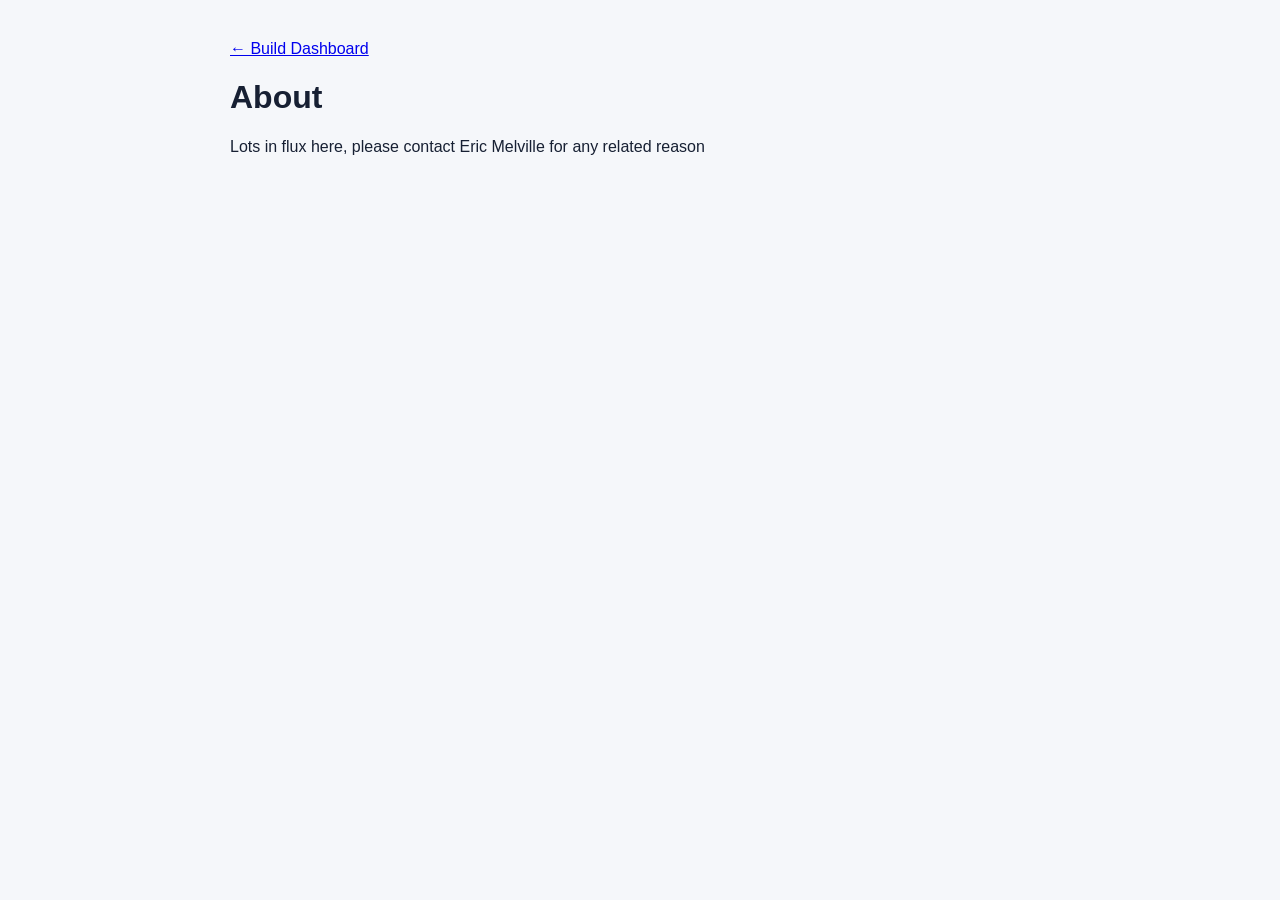
==== build-central-dashboard/about.html @ 89326a05 "Save latest file static." ====
<!doctype html><html lang="en"><head><meta charset="utf-8"><meta name="viewport" content="width=device-width, initial-scale=1"><title>About · Build Central</title><link rel="stylesheet" href="styles.css"></head><body><main style="padding:40px;max-width:900px"><a href="index.html">← Build Dashboard</a><h1>About</h1><p>Lots in flux here, please contact Eric Melville for any related reason</p></main></body></html>
---- build-central-dashboard/styles.css ----
*{box-sizing:border-box}html,body{margin:0;min-height:100%;font-family:Inter,Segoe UI,Arial,sans-serif;color:#172033;background:#f5f7fa}body{display:flex}.sidebar{width:244px;background:#111827;color:#d8dee9;min-height:100vh;padding:22px 16px;display:flex;flex-direction:column}.brand{display:flex;align-items:center;gap:11px;padding:3px 8px 30px}.brand-mark{width:36px;height:36px;border-radius:8px;background:#2563eb;color:#fff;display:grid;place-items:center;font-size:12px;font-weight:800}.brand strong{display:block;color:#fff;font-size:14px}.brand span{display:block;color:#7f8ba1;font-size:11px;margin-top:3px}.sidebar nav a{display:block;text-decoration:none;color:#aeb8ca;padding:10px 12px;border-radius:6px;font-size:13px;margin:2px 0}.sidebar nav a.active{background:#1f2937;color:#fff;font-weight:600}.sidebar nav a:hover{background:#1c2534;color:#fff}.section-label{font-size:10px;letter-spacing:.12em;color:#66738a;font-weight:700;margin:27px 12px 7px}.projects a{padding:8px 12px}.system-dot,.runner-dot{width:7px;height:7px;border-radius:50%;background:#22c55e;margin-top:4px;flex:0 0 auto}main{flex:1;max-width:1600px;margin:0 auto;padding:34px 44px 50px}.topbar{display:flex;justify-content:space-between;align-items:flex-start;margin-bottom:28px}.eyebrow{font-size:10px;font-weight:700;letter-spacing:.13em;color:#718096;margin-bottom:7px}.topbar h1{margin:0;font-size:27px;letter-spacing:-.03em}.top-actions{display:flex;align-items:center;gap:15px}.updated{font-size:11px;color:#8792a5}.top-actions button{border:1px solid #d7dde7;background:#fff;border-radius:6px;padding:8px 13px;color:#344054;font-weight:600}.hero{background:#fff;border:1px solid #dce2ea;border-radius:10px;box-shadow:0 1px 2px #00000008;margin-bottom:36px}.hero-heading{display:flex;justify-content:space-between;align-items:center;padding:25px 28px 22px;border-bottom:1px solid #e8ecf2}.hero h2{margin:0 0 8px;font-size:22px;letter-spacing:-.02em}.build-meta{display:flex;gap:16px;align-items:center;font-size:12px;color:#718096}.status{font-weight:700}.passed{color:#15803d}.status.passed{color:#15803d}.build-meta code{font-family:Consolas,monospace;font-size:11px;color:#4b5563}.hero-result{text-align:right}.hero-result span,.hero-result small{display:block;color:#8993a5;font-size:11px}.hero-result strong{display:block;font-size:20px;margin:2px 0}.hero-details{display:grid;grid-template-columns:repeat(4,1fr);padding:18px 28px}.hero-details div{border-right:1px solid #edf0f4;padding-right:18px;margin-right:18px}.hero-details div:last-child{border:0}.hero-details span{display:block;color:#8a94a6;font-size:10px;text-transform:uppercase;letter-spacing:.08em;margin-bottom:5px}.hero-details strong{font-size:13px}.hero-actions{border-top:1px solid #e8ecf2;padding:12px 28px;display:flex;gap:25px}.hero-actions a,.section-header a,.build-links a{color:#2563eb;text-decoration:none;font-size:12px;font-weight:600}.section-header{display:flex;justify-content:space-between;align-items:end;margin-bottom:13px}.section-header h2,.panel h2{font-size:17px;margin:0 0 4px}.section-header p,.panel-header p{margin:0;color:#8993a5;font-size:11px}.build-list{background:#fff;border:1px solid #dce2ea;border-radius:9px;overflow:hidden}.build-row{min-height:92px;padding:16px 20px;display:grid;grid-template-columns:34px minmax(260px,1.8fr) 120px 175px 190px;align-items:center;gap:12px;border-bottom:1px solid #edf0f4}.build-row:last-child{border-bottom:0}.build-row:hover{background:#fafbfd}.build-status{width:25px;height:25px;border-radius:50%;display:grid;place-items:center;font-size:14px;font-weight:800;background:#ecfdf3}.build-status.failed{color:#b91c1c;background:#fef2f2}.build-title{display:flex;gap:10px;align-items:center}.build-title strong{font-size:13px}.build-title span{font-family:Consolas,monospace;font-size:11px;color:#687386;background:#f1f3f6;padding:3px 6px;border-radius:4px}.build-sub{font-size:11px;color:#8a94a6;margin-top:6px}.build-time span,.build-when span{display:block;color:#8a94a6;font-size:10px;margin-bottom:3px}.build-time strong,.build-when strong{font-size:12px}.failed-text{color:#b91c1c!important}.build-links{display:flex;justify-content:flex-end;gap:14px}.lower{display:grid;grid-template-columns:1fr 1fr;gap:20px;margin-top:22px}.panel{background:#fff;border:1px solid #dce2ea;border-radius:9px;padding:20px}.panel-header{display:flex;justify-content:space-between;align-items:start;margin-bottom:15px}.online{font-size:10px;color:#15803d;background:#ecfdf3;border-radius:12px;padding:5px 9px;font-weight:700}.runner-row{display:flex;align-items:center;gap:9px;padding:11px 0;border-top:1px solid #edf0f4}.runner-row div{flex:1}.runner-row strong{display:block;font-size:12px}.runner-row div span{display:block;color:#8a94a6;font-size:10px;margin-top:2px}.runner-row .right{font-size:11px;color:#5f6b7c}.quick-grid{display:grid;grid-template-columns:1fr 1fr;gap:8px}.quick-grid a{text-decoration:none;border:1px solid #e7ebf0;border-radius:7px;padding:13px}.quick-grid a:hover{border-color:#c8d2e0;background:#fafbfd}.quick-grid strong{display:block;color:#253044;font-size:12px}.quick-grid span{display:block;color:#8993a5;font-size:10px;margin-top:4px}@media(max-width:1000px){.sidebar{width:200px}main{padding:28px}.build-row{grid-template-columns:30px 1fr 100px}.build-when,.build-links{display:none}}@media(max-width:720px){.sidebar{display:none}main{padding:20px}.hero-details{grid-template-columns:1fr 1fr;gap:15px}.hero-details div:nth-child(2){border:0}.lower{grid-template-columns:1fr}.top-actions .updated{display:none}}

.build-row[hidden] { display: none !important; }

.commit-link{font-family:Consolas,monospace;font-size:11px;color:#2563eb;text-decoration:none}.commit-link:hover{text-decoration:underline}
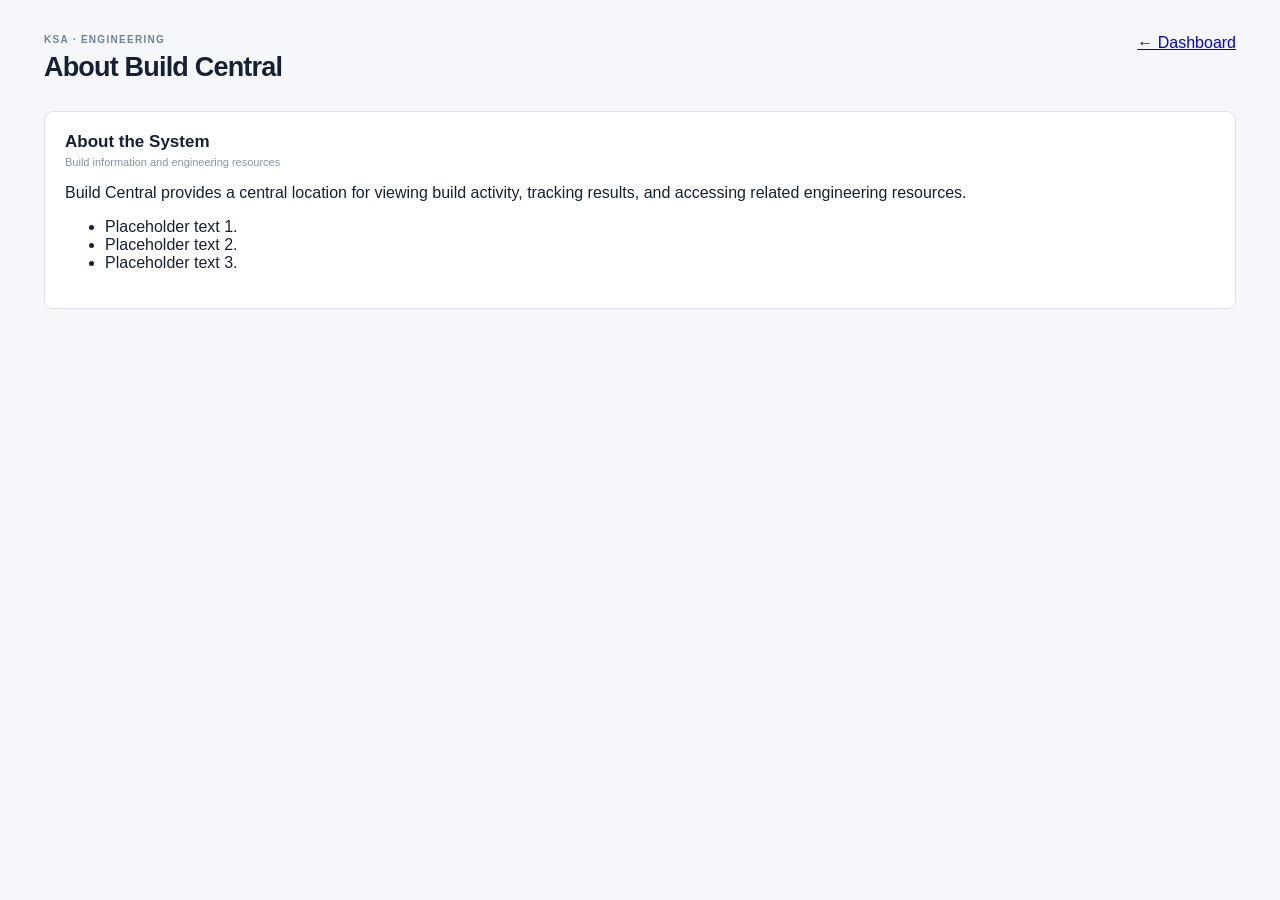
==== commit 207256c5: "Try another style." ====
--- a/build-central-dashboard/about.html
+++ b/build-central-dashboard/about.html
@@ -1 +1,43 @@
-<!doctype html><html lang="en"><head><meta charset="utf-8"><meta name="viewport" content="width=device-width, initial-scale=1"><title>About · Build Central</title><link rel="stylesheet" href="styles.css"></head><body><main style="padding:40px;max-width:900px"><a href="index.html">← Build Dashboard</a><h1>About</h1><p>Lots in flux here, please contact Eric Melville for any related reason</p></main></body></html>
+<!doctype html>
+<html lang="en">
+<head>
+  <meta charset="utf-8">
+  <meta name="viewport" content="width=device-width, initial-scale=1">
+  <title>About · Build Central</title>
+  <link rel="stylesheet" href="styles.css">
+</head>
+<body>
+  <main>
+    <div class="topbar">
+      <div>
+        <div class="eyebrow">KSA · ENGINEERING</div>
+        <h1>About Build Central</h1>
+      </div>
+      <div class="top-actions">
+        <a href="index.html">← Dashboard</a>
+      </div>
+    </div>
+
+    <section class="panel">
+      <div class="panel-header">
+        <div>
+          <h2>About the System</h2>
+          <p>Build information and engineering resources</p>
+        </div>
+      </div>
+
+      <p>
+        Build Central provides a central location for viewing build
+        activity, tracking results, and accessing related engineering
+        resources.
+      </p>
+
+      <ul>
+        <li>Placeholder text 1.</li>
+        <li>Placeholder text 2.</li>
+        <li>Placeholder text 3.</li>
+      </ul>
+    </section>
+  </main>
+</body>
+</html>
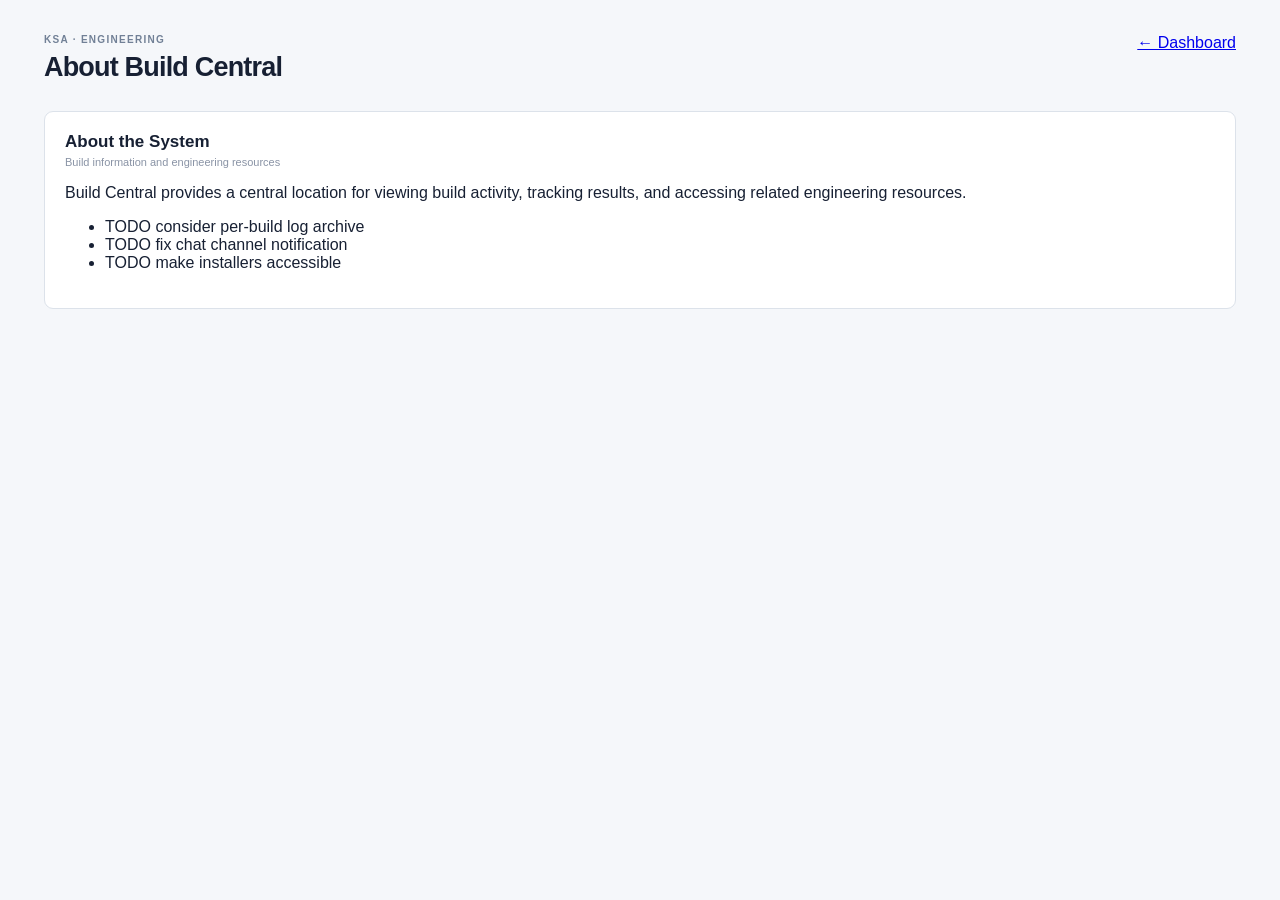
==== commit 4722ca8f: "Real TODO items." ====
--- a/build-central-dashboard/about.html
+++ b/build-central-dashboard/about.html
@@ -33,9 +33,9 @@
       </p>
 
       <ul>
-        <li>Placeholder text 1.</li>
-        <li>Placeholder text 2.</li>
-        <li>Placeholder text 3.</li>
+        <li>TODO consider per-build log archive</li>
+        <li>TODO fix chat channel notification</li>
+        <li>TODO make installers accessible</li>
       </ul>
     </section>
   </main>
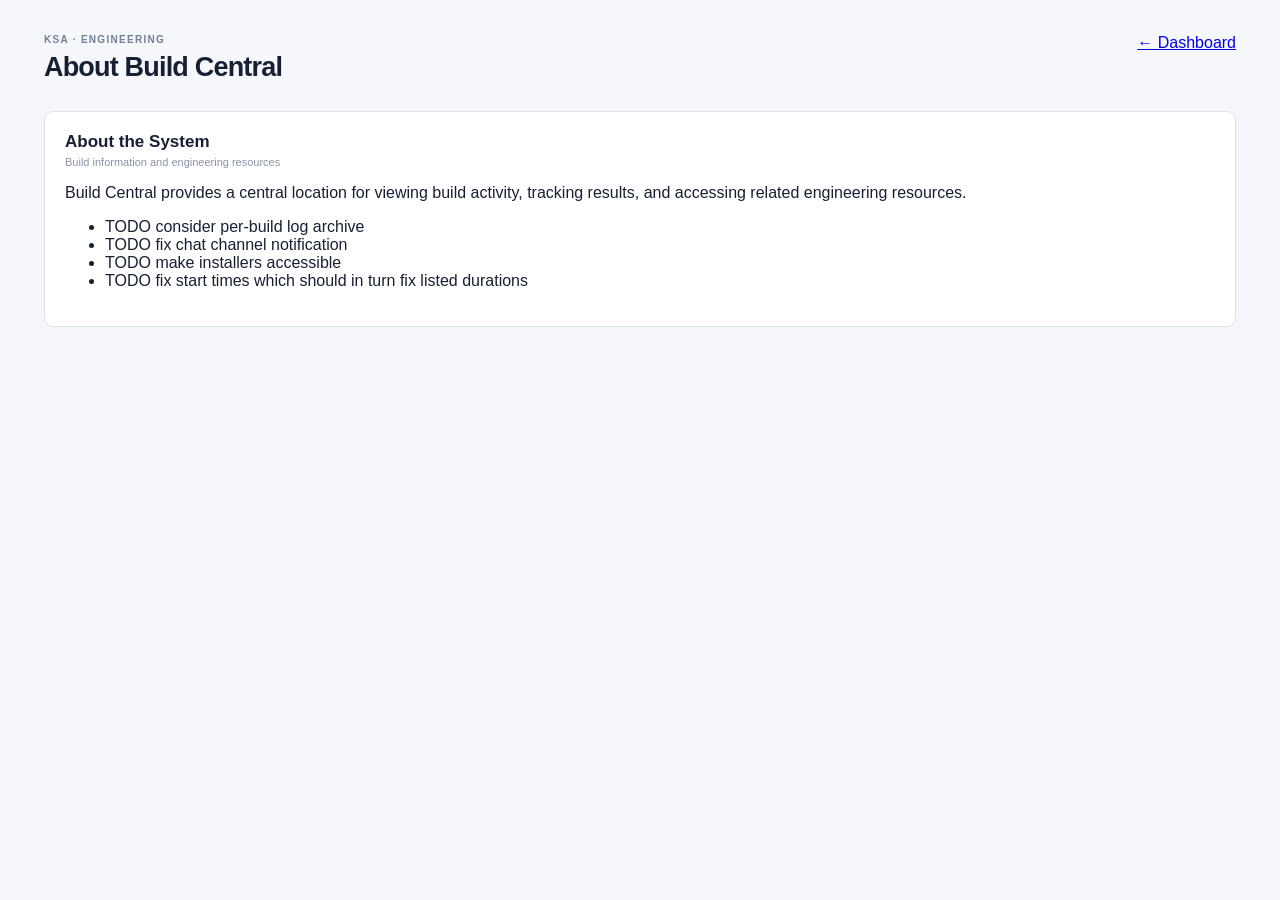
==== commit 1db74266: "Quick task." ====
--- a/build-central-dashboard/about.html
+++ b/build-central-dashboard/about.html
@@ -36,6 +36,7 @@
         <li>TODO consider per-build log archive</li>
         <li>TODO fix chat channel notification</li>
         <li>TODO make installers accessible</li>
+        <li>TODO fix start times which should in turn fix listed durations</li>
       </ul>
     </section>
   </main>
